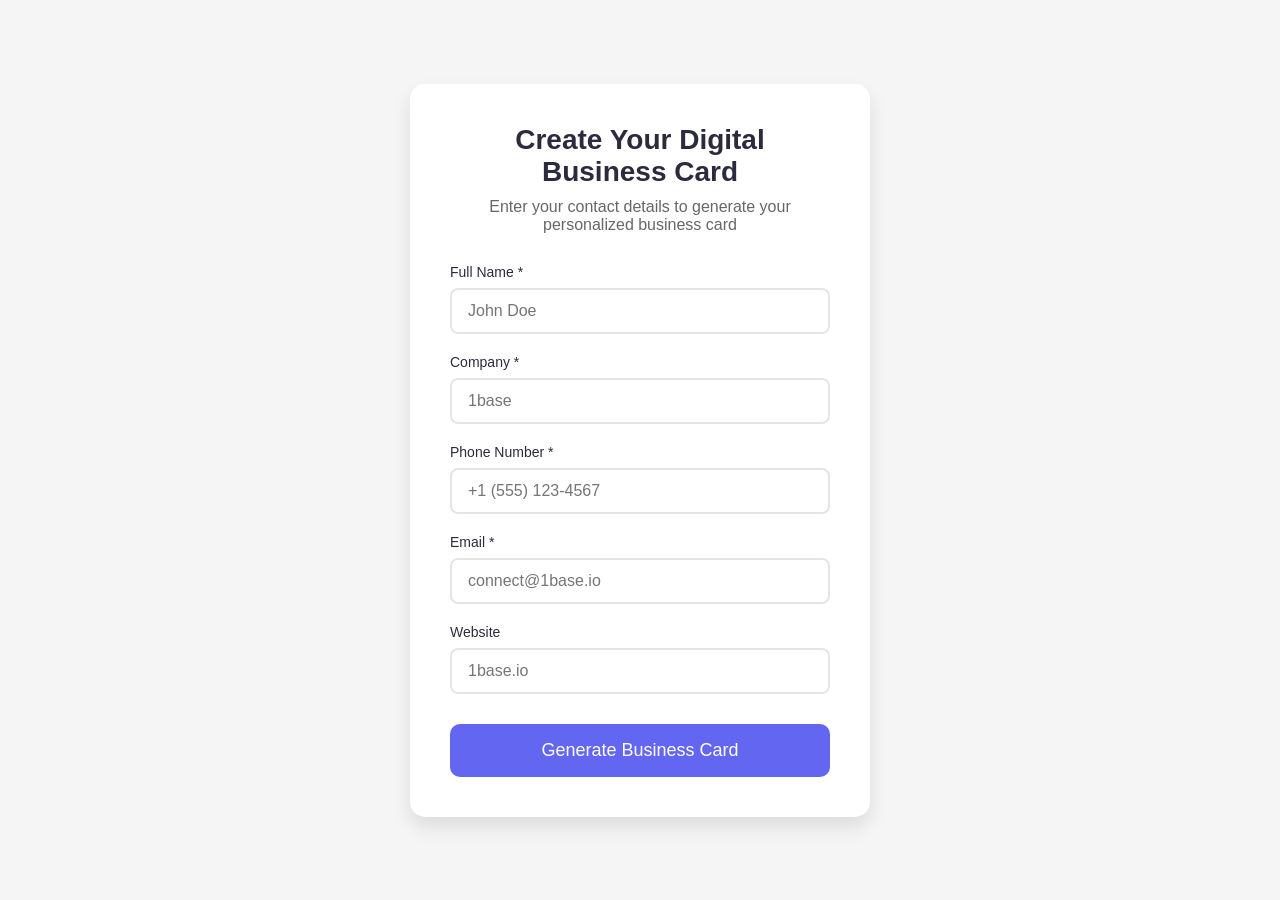
==== index.html @ aa3be70d "Initial commit: Digital Business Card PWA - Contact form to create digital business cards - Unique U" ====
<!DOCTYPE html>
<html lang="en">
<head>
    <meta charset="UTF-8">
    <meta name="viewport" content="width=device-width, initial-scale=1.0">
    <meta name="theme-color" content="#2c2b3e">
    <title>Digital Business Card</title>
    <meta http-equiv="refresh" content="0; url=create.html">
    <link rel="manifest" href="manifest.json">
    <link rel="apple-touch-icon" href="images/icons/icon-192x192.png">
</head>
<body>
    <script>
        window.location.href = 'create.html';
    </script>
</body>
</html>
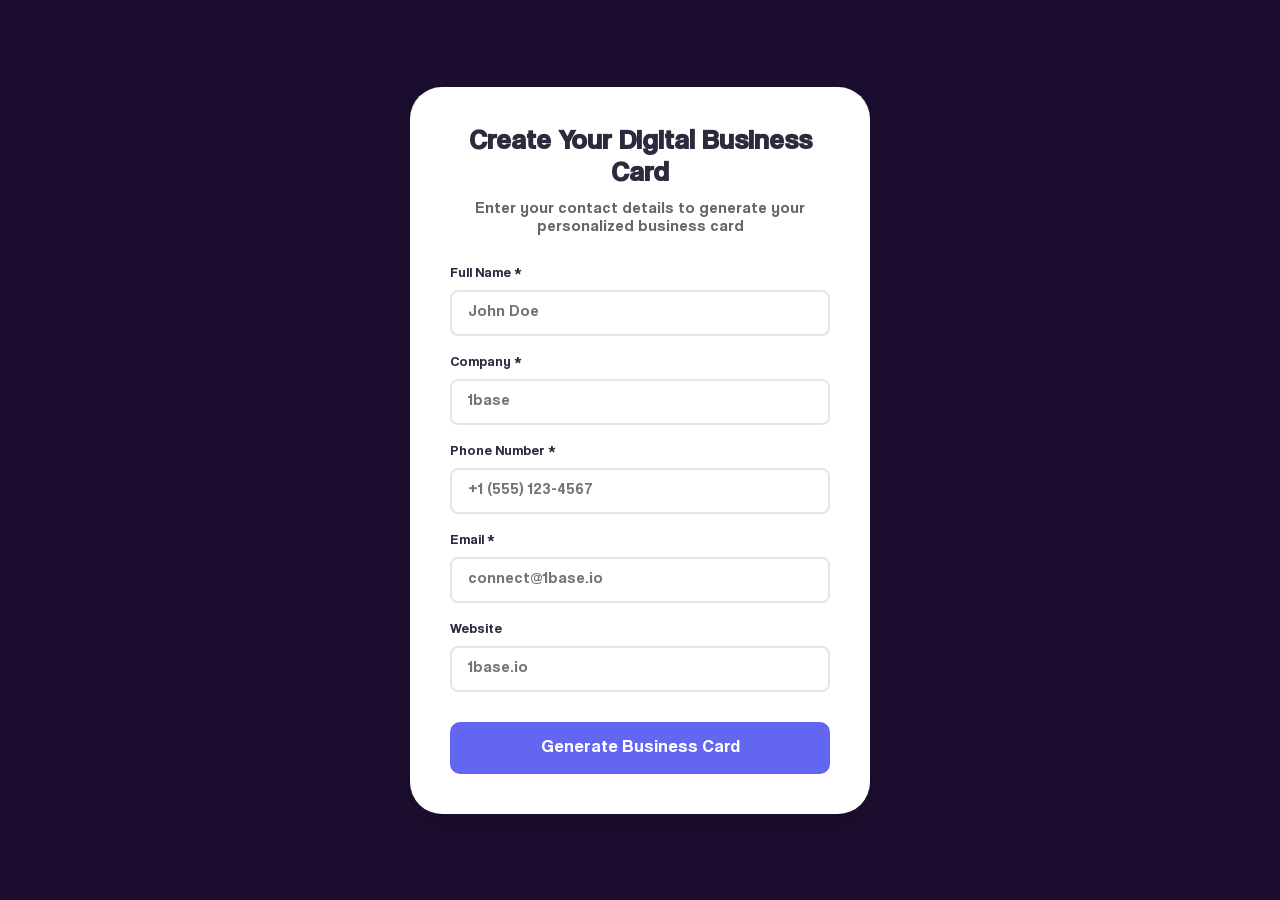
==== commit 62bbbbe0: "Complete card redesign with 1base branding - Add 1base logo and bg.svg card background - Implement C" ====
--- a/index.html
+++ b/index.html
@@ -7,7 +7,8 @@
     <title>Digital Business Card</title>
     <meta http-equiv="refresh" content="0; url=create.html">
     <link rel="manifest" href="manifest.json">
-    <link rel="apple-touch-icon" href="images/icons/icon-192x192.png">
+    <link rel="icon" type="image/x-icon" href="images/favicon.ico">
+    <link rel="apple-touch-icon" href="images/apple-touch-icon.png">
 </head>
 <body>
     <script>
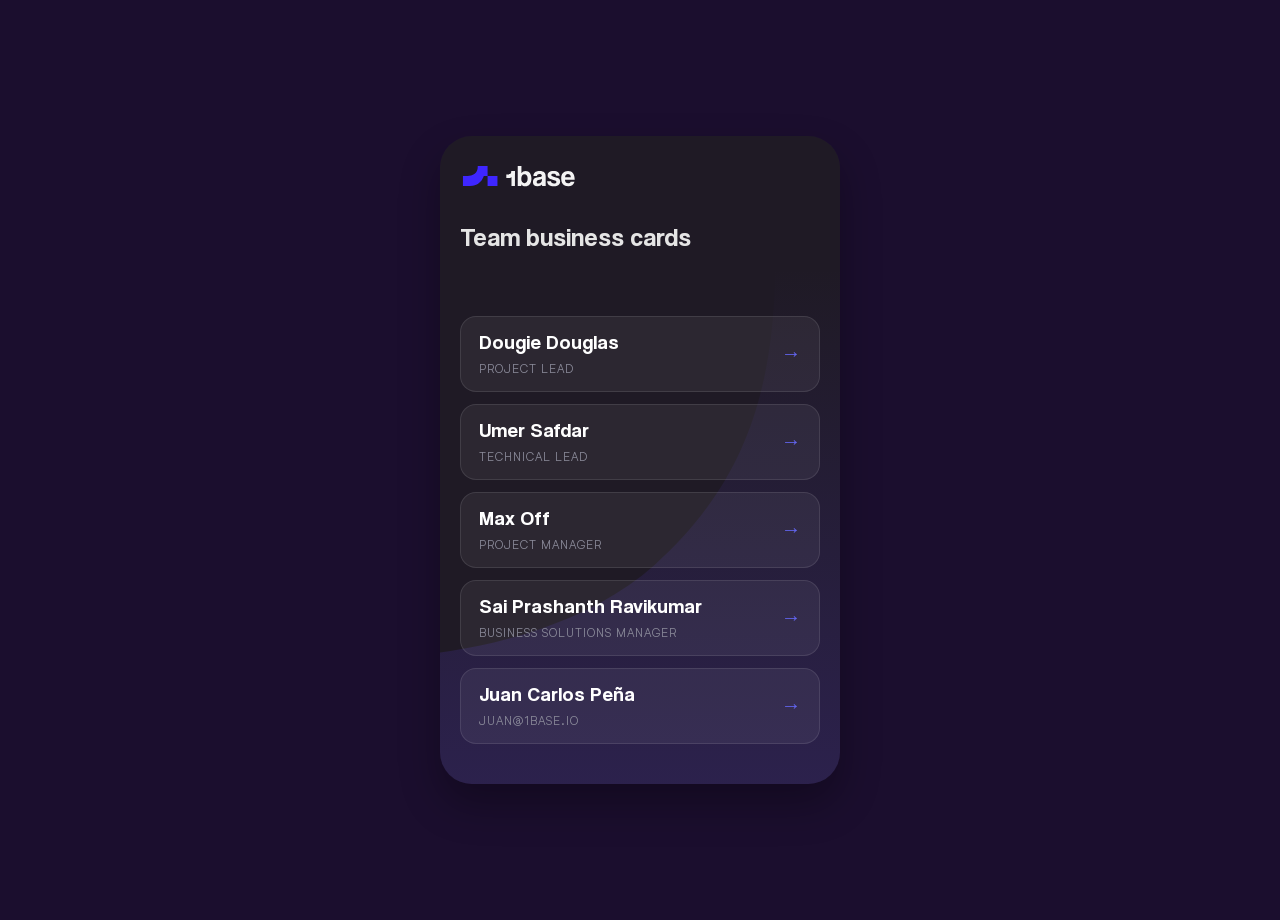
==== commit e8d2735a: "Add homepage listing all team business cards Co-Authored-By: Claude Fable 5 <noreply@anthropic.com>" ====
--- a/index.html
+++ b/index.html
@@ -3,16 +3,111 @@
 <head>
     <meta charset="UTF-8">
     <meta name="viewport" content="width=device-width, initial-scale=1.0">
-    <meta name="theme-color" content="#2c2b3e">
-    <title>Digital Business Card</title>
-    <meta http-equiv="refresh" content="0; url=create.html">
-    <link rel="manifest" href="manifest.json">
+    <meta name="theme-color" content="#1B0E2E">
+    <title>1Base - Team Business Cards</title>
+    <link rel="stylesheet" href="style.css">
     <link rel="icon" type="image/x-icon" href="images/favicon.ico">
-    <link rel="apple-touch-icon" href="images/apple-touch-icon.png">
+    <link rel="apple-touch-icon" sizes="180x180" href="images/apple-touch-icon.png">
+    <style>
+        body {
+            overflow: auto;
+        }
+
+        .team-list {
+            display: flex;
+            flex-direction: column;
+            gap: 12px;
+            margin-bottom: 20px;
+            flex: 1;
+        }
+
+        .team-link {
+            display: flex;
+            align-items: center;
+            justify-content: space-between;
+            gap: 12px;
+            padding: 16px 18px;
+            border-radius: 16px;
+            background: rgba(255, 255, 255, 0.06);
+            border: 1px solid rgba(255, 255, 255, 0.1);
+            text-decoration: none;
+            transition: all 0.3s ease;
+        }
+
+        .team-link:hover {
+            background: rgba(99, 102, 241, 0.2);
+            border-color: #6366f1;
+            transform: translateY(-2px);
+        }
+
+        .team-link .name {
+            font-size: 20px;
+            color: white;
+            line-height: 1.2;
+        }
+
+        .team-link .role {
+            font-family: 'Helixa', -apple-system, BlinkMacSystemFont, 'Segoe UI', Roboto, Helvetica, Arial, sans-serif;
+            font-size: 12px;
+            color: #8b8b9a;
+            text-transform: uppercase;
+            letter-spacing: 1px;
+            margin-top: 4px;
+            display: block;
+        }
+
+        .team-link .arrow {
+            color: #6366f1;
+            font-size: 20px;
+            flex-shrink: 0;
+        }
+    </style>
 </head>
 <body>
-    <script>
-        window.location.href = 'create.html';
-    </script>
+    <div class="card-container dark-theme">
+        <div class="business-card">
+            <div class="card-header">
+                <div class="logo">
+                    <svg width="115" height="40" viewBox="0 0 143 50" fill="none" xmlns="http://www.w3.org/2000/svg">
+                        <path d="M3.30443 25.0402C6.2154 25.0633 6.52272 25.1095 9.41933 25.0446C11.4069 24.9998 15.4222 24.4529 18 22.2637C20.5778 20.0745 21.4495 17.637 21.7166 15.0163C21.8215 13.9903 21.8014 13.4967 21.8014 12.6078L34.0987 12.5977V24.9912H29.3926C29.0436 26.0028 28.2078 28.1155 26.9455 29.9642C24.9522 32.8865 20.361 36.806 15.2212 37.1927C10.989 37.5102 7.31257 37.3775 3.30299 37.3601L3.32884 26.1356C3.32884 26.1081 3.32597 25.0157 3.32884 24.9912" fill="#3E26FF"/>
+                        <path d="M46.4361 24.9911L34.0987 24.9912L34.0986 37.3847H46.4361V24.9911Z" fill="#3E26FF"/>
+                        <path d="M71.8009 37.4068V12.5H76.405V21.5414C77.7381 19.615 79.4651 18.6888 81.6578 18.6888C86.2261 18.6888 88.9281 22.5824 88.9281 28.1031C88.9281 34.255 85.7247 37.8863 81.2638 37.8863C79.103 37.8863 77.4476 37.0338 76.3334 35.1813L76.2976 37.4068H71.8009ZM84.1807 28.4351C84.1807 24.6931 82.8834 22.8037 80.1496 22.8037C77.559 22.8037 76.2259 24.7669 76.2259 28.7343C76.2259 31.8082 77.953 33.9599 80.1854 33.9599C82.4178 33.9599 84.1807 31.6975 84.1807 28.4392V28.4351Z" fill="#F3F3F3"/>
+                        <path d="M102.371 37.407C102.228 36.9644 102.121 36.3332 102.085 35.7758C100.971 37.034 99.1002 37.8865 96.7245 37.8865C92.6934 37.8865 90.8231 35.8496 90.8231 32.8822C90.8231 27.6197 94.2414 27.0254 98.9569 26.3615C101.297 26.0295 101.945 25.5459 101.945 24.2876C101.945 23.1031 100.795 22.3982 98.9569 22.3982C96.8359 22.3982 95.9724 23.472 95.7535 25.1032H91.4001C91.4717 21.3244 93.4853 18.6931 99.1718 18.6931C104.858 18.6931 106.729 21.2875 106.729 25.8819V37.407H102.371ZM102.049 28.4722C101.579 28.9558 100.752 29.214 99.0246 29.546C96.3624 30.0665 95.4988 30.8412 95.4988 32.3986C95.4988 33.7716 96.2908 34.4356 97.7671 34.4356C100.179 34.4356 101.977 32.6199 102.013 30.4682L102.049 28.4681V28.4722Z" fill="#F3F3F3"/>
+                        <path d="M119.804 24.6934C119.554 22.9146 118.619 22.2834 116.494 22.2834C114.731 22.2834 113.724 22.7261 113.724 23.804C113.724 24.8819 114.695 25.3245 116.601 25.8778C118.615 26.4721 120.525 26.8779 121.89 27.4353C123.76 28.214 124.803 29.4722 124.803 31.8453C124.803 35.6241 122.104 37.8865 117.067 37.8865C111.635 37.8865 108.61 35.2553 108.539 31.5502H113.362C113.362 33.2552 114.767 34.2552 117.031 34.2552C118.686 34.2552 120.163 33.7347 120.163 32.3658C120.163 31.0707 118.829 30.6608 117.321 30.292C114.333 29.5501 112.681 29.0337 111.42 28.2181C109.764 27.1443 109.187 25.7344 109.187 24.1032C109.187 21.0252 111.237 18.6931 116.637 18.6931C121.746 18.6931 124.05 20.767 124.301 24.6975H119.804V24.6934Z" fill="#F3F3F3"/>
+                        <path d="M130.799 29.5501C130.943 32.292 132.455 34.0708 134.759 34.0708C136.271 34.0708 137.6 33.2921 137.926 32.0338H142.749C141.671 35.7758 138.754 37.8906 134.978 37.8906C129.076 37.8906 126.123 34.5544 126.123 27.9599C126.123 22.3244 129.255 18.6931 134.687 18.6931C140.119 18.6931 143 22.3244 143 29.5542H130.799V29.5501ZM138.177 26.509C138.105 23.804 136.378 22.5047 134.544 22.5047C132.709 22.5047 131.126 23.9884 130.946 26.509H138.181H138.177Z" fill="#F3F3F3"/>
+                        <path d="M68.3063 18.7689H63.9984V37.4938H68.3063V18.7689Z" fill="#F3F3F3"/>
+                        <path d="M57.5114 23.118C58.5231 23.1263 58.6299 23.1427 59.6366 23.1196C60.3273 23.1036 61.7229 22.9088 62.6188 22.129C63.5147 21.3492 63.8176 20.4809 63.9105 19.5474C63.9469 19.1819 63.9399 19.0061 63.9399 18.6894L68.2138 18.6858V23.1006H66.5782C66.4569 23.4609 66.1665 24.2135 65.7277 24.872C65.035 25.913 63.4393 27.3091 61.653 27.4469C60.1821 27.56 58.9044 27.5127 57.5109 27.5065L57.5198 23.5082C57.5198 23.4984 57.5189 23.1093 57.5198 23.1006" fill="#F3F3F3"/>
+                    </svg>
+                </div>
+            </div>
+
+            <div class="card-content">
+                <h2 id="company-description">Team business cards</h2>
+
+                <div class="team-list">
+                    <a class="team-link" href="dougie.html">
+                        <span><span class="name">Dougie Douglas</span><span class="role">Project Lead</span></span>
+                        <span class="arrow">&rarr;</span>
+                    </a>
+                    <a class="team-link" href="umer.html">
+                        <span><span class="name">Umer Safdar</span><span class="role">Technical Lead</span></span>
+                        <span class="arrow">&rarr;</span>
+                    </a>
+                    <a class="team-link" href="max.html">
+                        <span><span class="name">Max Off</span><span class="role">Project Manager</span></span>
+                        <span class="arrow">&rarr;</span>
+                    </a>
+                    <a class="team-link" href="sai.html">
+                        <span><span class="name">Sai Prashanth Ravikumar</span><span class="role">Business Solutions Manager</span></span>
+                        <span class="arrow">&rarr;</span>
+                    </a>
+                    <a class="team-link" href="juan.html">
+                        <span><span class="name">Juan Carlos Pe&ntilde;a</span><span class="role">juan@1base.io</span></span>
+                        <span class="arrow">&rarr;</span>
+                    </a>
+                </div>
+            </div>
+        </div>
+    </div>
 </body>
-</html>+</html>
--- a/style.css
+++ b/style.css
@@ -0,0 +1,533 @@
+@font-face {
+    font-family: 'Coolvetica';
+    src: url('fonts/Coolvetica-Regular.woff2') format('woff2');
+    font-weight: normal;
+    font-style: normal;
+}
+
+@font-face {
+    font-family: 'Helixa';
+    src: url('fonts/Helixa-Regular.woff2') format('woff2');
+    font-weight: normal;
+    font-style: normal;
+}
+
+* {
+    margin: 0;
+    padding: 0;
+    box-sizing: border-box;
+    font-family: 'Coolvetica', -apple-system, BlinkMacSystemFont, 'Segoe UI', Roboto, Helvetica, Arial, sans-serif;
+}
+
+body {
+    background-color: #1B0E2E;
+    min-height: 100vh;
+    min-height: 100svh; /* Use small viewport height for mobile */
+    display: flex;
+    justify-content: center;
+    align-items: center;
+    padding: 10px;
+    overflow: hidden; /* Prevent body scroll */
+}
+
+.dark-theme {
+    background-color: #1B0E2E;
+    min-height: 100vh;
+}
+
+.card-container {
+    width: 100%;
+    max-width: min(95vw, 95vh * 0.6, 400px);
+    height: auto;
+    max-height: 95vh;
+    max-height: 95svh; /* Use small viewport height for mobile */
+}
+
+.card-container.dark-theme {
+    display: flex;
+    align-items: center;
+    justify-content: center;
+}
+
+.card {
+    background-color: white;
+    border-radius: 15px;
+    box-shadow: 0 10px 20px rgba(0, 0, 0, 0.1);
+    overflow: hidden;
+    padding: 30px;
+}
+
+.business-card {
+    background-image: url('images/bg.svg');
+    background-size: cover;
+    background-position: center;
+    background-repeat: no-repeat;
+    border-radius: 32px;
+    padding: 20px;
+    color: white;
+    width: 100%;
+    height: auto;
+    max-height: 95vh;
+    max-height: 95svh; /* Use small viewport height for mobile */
+    box-shadow: 0 20px 40px rgba(0, 0, 0, 0.3);
+    position: relative;
+    overflow: hidden;
+    display: flex;
+    flex-direction: column;
+    justify-content: space-between;
+}
+
+.card-header {
+    margin-bottom: 30px;
+    flex-shrink: 0;
+}
+
+.logo {
+    display: flex;
+    align-items: center;
+    gap: 12px;
+}
+
+.company-logo-text {
+    font-size: 28px;
+    font-weight: 600;
+    color: white;
+}
+
+.card-content {
+    flex: 1;
+    display: flex;
+    flex-direction: column;
+    justify-content: space-between;
+    min-height: 0; /* Allow shrinking */
+}
+
+.card-content h2 {
+    font-size: clamp(1.2em, 4vw, 1.6em);
+    font-weight: 400;
+    line-height: 1.2;
+    margin-bottom: 60px;
+    color: #e5e5e5;
+}
+
+.contact-details {
+    margin-bottom: 20px;
+    flex: 1;
+}
+
+.contact-section {
+    margin-bottom: 15px;
+}
+
+.contact-section label {
+    font-family: 'Helixa', -apple-system, BlinkMacSystemFont, 'Segoe UI', Roboto, Helvetica, Arial, sans-serif;
+    font-size: 12px;
+    color: #8b8b9a;
+    text-transform: uppercase;
+    letter-spacing: 1px;
+    display: block;
+    margin-bottom: 8px;
+}
+
+.contact-value {
+    font-family: 'Helixa', -apple-system, BlinkMacSystemFont, 'Segoe UI', Roboto, Helvetica, Arial, sans-serif;
+    font-size: clamp(16px, 4vw, 18px);
+    color: white;
+    text-decoration: none;
+    display: block;
+}
+
+.contact-value:hover {
+    color: #8b5cf6;
+    transition: color 0.3s ease;
+}
+
+.qr-section {
+    display: flex;
+    justify-content: center;
+    margin-bottom: 10px;
+    flex-shrink: 0;
+}
+
+.qr-code-container {
+    background: white;
+    padding: 15px;
+    border-radius: 15px;
+    display: inline-block;
+}
+
+.qr-code-container canvas {
+    min-width: 150px;
+    max-width: 200px;
+    height: auto !important;
+    width: auto !important;
+}
+
+.qr-code-container canvas {
+    display: block;
+}
+
+.qr-code-container img {
+    display: block;
+    image-rendering: pixelated;
+}
+
+.card-actions {
+    display: flex;
+    gap: 15px;
+}
+
+.action-btn {
+    flex: 1;
+    padding: 14px 24px;
+    border: none;
+    border-radius: 10px;
+    font-size: 16px;
+    font-weight: 500;
+    cursor: pointer;
+    transition: all 0.3s ease;
+    background-color: #3e3d4e;
+    color: white;
+}
+
+.action-btn.primary {
+    background-color: #6366f1;
+}
+
+.action-btn:hover {
+    transform: translateY(-2px);
+    box-shadow: 0 5px 15px rgba(0, 0, 0, 0.2);
+}
+
+.action-btn.primary:hover {
+    background-color: #5558e3;
+}
+
+.profile {
+    text-align: center;
+    margin-bottom: 25px;
+}
+
+.profile-img {
+    width: 120px;
+    height: 120px;
+    margin: 0 auto 15px;
+    border-radius: 50%;
+    overflow: hidden;
+    border: 3px solid #007bff;
+}
+
+.profile-img img {
+    width: 100%;
+    height: 100%;
+    object-fit: cover;
+}
+
+.profile h1 {
+    font-size: 24px;
+    margin-bottom: 5px;
+    color: #333;
+}
+
+.profile h2 {
+    font-size: 16px;
+    font-weight: 500;
+    color: #555;
+    margin-bottom: 5px;
+}
+
+.profile p {
+    font-size: 14px;
+    color: #777;
+}
+
+.contact-info {
+    margin-bottom: 25px;
+}
+
+.contact-item {
+    display: flex;
+    align-items: center;
+    margin-bottom: 12px;
+}
+
+.contact-item img {
+    width: 20px;
+    height: 20px;
+    margin-right: 15px;
+}
+
+.contact-item a, .contact-item p {
+    font-size: 14px;
+    color: #555;
+    text-decoration: none;
+}
+
+.social-links {
+    display: flex;
+    justify-content: center;
+    gap: 20px;
+    margin-bottom: 25px;
+}
+
+.social-icon {
+    width: 40px;
+    height: 40px;
+    border-radius: 50%;
+    background-color: #f0f0f0;
+    display: flex;
+    justify-content: center;
+    align-items: center;
+    transition: all 0.3s ease;
+}
+
+.social-icon:hover {
+    background-color: #007bff;
+}
+
+.social-icon img {
+    width: 20px;
+    height: 20px;
+}
+
+.actions {
+    display: flex;
+    gap: 15px;
+}
+
+button {
+    flex: 1;
+    padding: 12px;
+    border: none;
+    border-radius: 8px;
+    font-size: 14px;
+    font-weight: 600;
+    cursor: pointer;
+    transition: all 0.3s ease;
+}
+
+#share-btn {
+    background-color: #007bff;
+    color: white;
+}
+
+#save-contact-btn {
+    background-color: #f0f0f0;
+    color: #333;
+}
+
+#share-btn:hover {
+    background-color: #0069d9;
+}
+
+#save-contact-btn:hover {
+    background-color: #e2e2e2;
+}
+
+/* Media query for landscape orientation */
+@media (orientation: landscape) and (max-height: 500px) {
+    .card {
+        display: grid;
+        grid-template-columns: 1fr 1fr;
+        gap: 20px;
+    }
+    
+    .profile {
+        grid-column: 1;
+        grid-row: 1 / 3;
+    }
+    
+    .contact-info {
+        grid-column: 2;
+        grid-row: 1;
+    }
+    
+    .social-links, .actions {
+        grid-column: 2;
+        grid-row: 2;
+    }
+}
+
+/* Form Styles */
+.create-container {
+    width: 100%;
+    max-width: 500px;
+    margin: 0 auto;
+    padding: 20px;
+}
+
+.form-card {
+    background-color: white;
+    border-radius: 32px;
+    box-shadow: 0 10px 20px rgba(0, 0, 0, 0.1);
+    padding: 40px;
+}
+
+.form-card h1 {
+    font-size: 28px;
+    color: #2c2b3e;
+    margin-bottom: 10px;
+    text-align: center;
+}
+
+.subtitle {
+    font-size: 16px;
+    color: #666;
+    text-align: center;
+    margin-bottom: 30px;
+}
+
+.form-group {
+    margin-bottom: 20px;
+}
+
+.form-group label {
+    display: block;
+    font-size: 14px;
+    font-weight: 500;
+    color: #2c2b3e;
+    margin-bottom: 8px;
+}
+
+.form-group input {
+    width: 100%;
+    padding: 12px 16px;
+    border: 2px solid #e5e5e5;
+    border-radius: 8px;
+    font-size: 16px;
+    transition: all 0.3s ease;
+}
+
+.form-group input:focus {
+    outline: none;
+    border-color: #6366f1;
+    box-shadow: 0 0 0 3px rgba(99, 102, 241, 0.1);
+}
+
+.generate-btn {
+    width: 100%;
+    padding: 16px;
+    background-color: #6366f1;
+    color: white;
+    border: none;
+    border-radius: 10px;
+    font-size: 18px;
+    font-weight: 500;
+    cursor: pointer;
+    transition: all 0.3s ease;
+    margin-top: 10px;
+}
+
+.generate-btn:hover {
+    background-color: #5558e3;
+    transform: translateY(-2px);
+    box-shadow: 0 5px 15px rgba(99, 102, 241, 0.3);
+}
+
+/* Mobile optimizations */
+@media (max-width: 480px) {
+    body {
+        padding: 5px;
+    }
+    
+    .business-card {
+        padding: 15px;
+        border-radius: 20px;
+        max-height: 98vh;
+        max-height: 98svh;
+    }
+    
+    .card-header {
+        margin-bottom: 30px;
+    }
+    
+    .logo svg {
+        width: 100px;
+        height: 35px;
+    }
+    
+    .card-content h2 {
+        font-size: 1.8em;
+        margin-bottom: 30px;
+        line-height: 1.1;
+    }
+    
+    .contact-section {
+        margin-bottom: 30px;
+    }
+    
+    .contact-section label {
+        font-size: 11px;
+        margin-bottom: 6px;
+    }
+    
+    .contact-value {
+        font-size: clamp(14px, 4vw, 16px);
+    }
+    
+    .qr-code-container {
+        padding: 12px;
+    }
+    
+    .qr-code-container canvas {
+        min-width: 140px;
+        max-width: 180px;
+    }
+}
+
+/* Very small screens */
+@media (max-width: 360px) {
+    .business-card {
+        padding: 12px;
+        max-height: 99vh;
+        max-height: 99svh;
+    }
+    
+    .card-content h2 {
+        font-size: clamp(1em, 4vw, 1.2em);
+    }
+    
+    .contact-value {
+        font-size: clamp(13px, 4vw, 15px);
+    }
+    
+    .qr-code-container canvas {
+        min-width: 120px;
+        max-width: 150px;
+    }
+}
+
+/* Landscape mobile optimization */
+@media (max-height: 500px) and (orientation: landscape) {
+    .business-card {
+        flex-direction: row;
+        gap: 20px;
+        max-height: 95vh;
+        max-height: 95svh;
+    }
+    
+    .card-header {
+        margin-bottom: 0;
+        flex: 0 0 auto;
+    }
+    
+    .card-content {
+        flex: 1;
+        display: grid;
+        grid-template-columns: 1fr auto;
+        gap: 15px;
+        align-items: start;
+    }
+    
+    .qr-section {
+        grid-column: 2;
+        grid-row: 1 / -1;
+        margin-bottom: 0;
+        align-self: center;
+    }
+    
+    .contact-details {
+        grid-column: 1;
+        margin-bottom: 0;
+    }
+}
